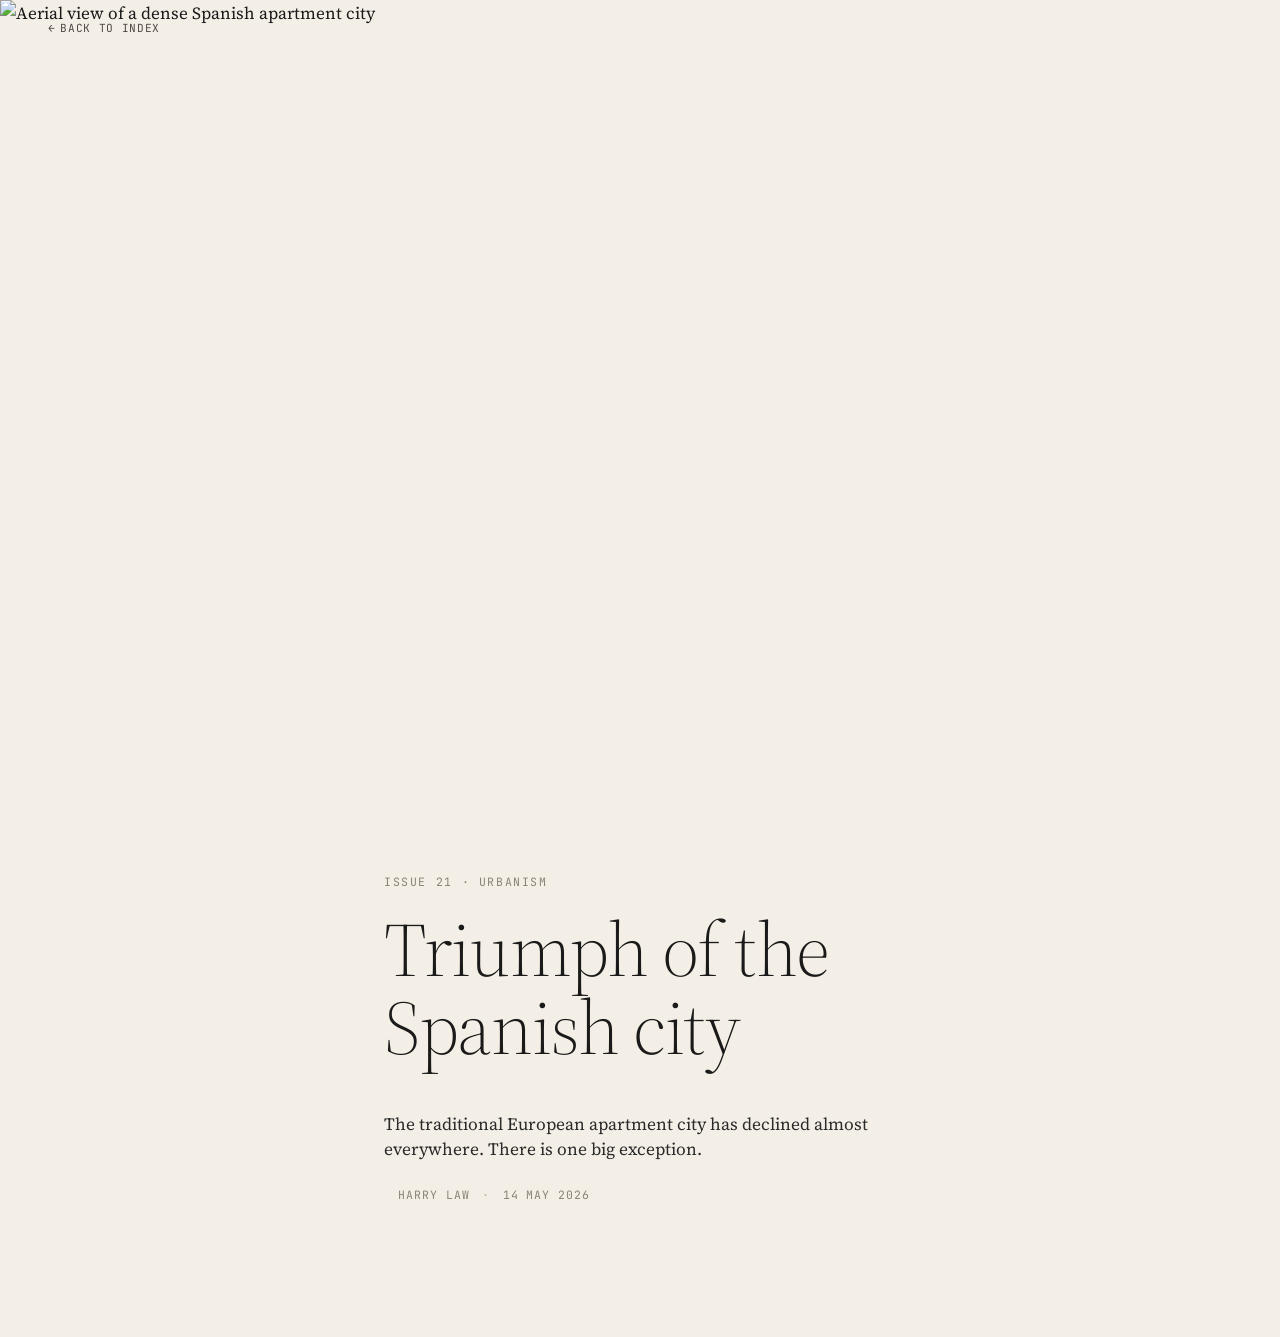
==== 01-receding-hero/index.html @ ee6565d2 "Prototype 01 — Receding hero Featured image full-bleed at the top of the article; on scroll it scale" ====
<!doctype html>
<html lang="en">
  <head>
    <meta charset="utf-8" />
    <meta name="viewport" content="width=device-width, initial-scale=1" />
    <title>Receding hero — Works in Progress concepts</title>
    <meta
      name="description"
      content="Prototype 01 — A featured image at the top of the article that recedes as you scroll."
    />
    <link rel="icon" href="data:," />
    <link rel="stylesheet" href="../shared/base.css" />
    <link rel="stylesheet" href="../shared/nav.css" />
    <link rel="stylesheet" href="styles.css" />
  </head>
  <body>
    <!-- Featured image — edge-to-edge, no overlay, no scrim. -->
    <figure class="hero">
      <img
        class="hero-img"
        src="../assets/images/hero-spain.png"
        alt="Aerial view of a dense Spanish apartment city"
        loading="eager"
        decoding="async"
      />
    </figure>

    <!-- Article header. SplitText wraps each line in its own mask at boot. -->
    <header class="article-header-block">
      <p class="article-kicker">Issue 21 · Urbanism</p>
      <h1 class="article-title display">Triumph of the Spanish&nbsp;city</h1>
      <p class="article-dek">
        The traditional European apartment city has declined almost everywhere.
        There is one big exception.
      </p>
      <p class="article-byline">
        <span class="byline-name">Harry Law</span>
        <span class="byline-sep">·</span>
        <time datetime="2026-05-14">14 May 2026</time>
      </p>
    </header>

    <main id="article-mount" class="article-mount"></main>

    <!-- GSAP 3.13 — SplitText is included for free as of this release. -->
    <script src="https://cdn.jsdelivr.net/npm/gsap@3.13.0/dist/gsap.min.js"></script>
    <script src="https://cdn.jsdelivr.net/npm/gsap@3.13.0/dist/ScrollTrigger.min.js"></script>
    <script src="https://cdn.jsdelivr.net/npm/gsap@3.13.0/dist/SplitText.min.js"></script>

    <script src="../shared/nav.js" defer></script>
    <script src="receding-hero.js" defer></script>
  </body>
</html>
---- shared/base.css ----
/* shared/base.css — design tokens, type system, baseline grid
 * Loaded by every page. Per-prototype overrides go in the prototype folder.
 */

@import url("https://fonts.googleapis.com/css2?family=Source+Serif+4:ital,opsz,wght@0,8..60,300..900;1,8..60,300..900&family=JetBrains+Mono:wght@400;500&display=swap");

:root {
  /* color */
  --paper: #f4efe6;
  --paper-deep: #ece5d6;
  --ink: #1a1a1a;
  --ink-soft: #2a2a2a;
  --muted: #8a8276;
  --rule: #d8cfbe;
  --accent: #b4422d; /* warm red — default; prototypes override */

  /* type */
  --serif: "Source Serif 4", "Source Serif Pro", Georgia, "Times New Roman", serif;
  --mono: "JetBrains Mono", ui-monospace, "SF Mono", Menlo, Consolas, monospace;

  /* measure */
  --measure: 38rem;        /* ~680px reading column */
  --measure-wide: 56rem;
  --gutter: clamp(1.25rem, 4vw, 3rem);

  /* baseline */
  --baseline: 1.6;
}

*, *::before, *::after { box-sizing: border-box; }

html {
  background: var(--paper);
  color: var(--ink);
  -webkit-font-smoothing: antialiased;
  -moz-osx-font-smoothing: grayscale;
  text-rendering: optimizeLegibility;
}

body {
  margin: 0;
  font-family: var(--serif);
  font-weight: 400;
  font-size: 1.0625rem;
  line-height: var(--baseline);
  font-feature-settings: "kern", "liga", "onum";
}

img, svg, video { max-width: 100%; display: block; height: auto; }

a {
  color: inherit;
  text-decoration: none;
  border-bottom: 1px solid currentColor;
  transition: color 180ms ease, border-color 180ms ease;
}
a:hover { color: var(--accent); border-color: var(--accent); }

/* type roles */
.kicker, .mono, .meta {
  font-family: var(--mono);
  font-size: 0.75rem;
  letter-spacing: 0.04em;
  text-transform: uppercase;
  color: var(--muted);
  font-weight: 500;
}

.display {
  font-family: var(--serif);
  font-weight: 300;
  font-style: normal;
  letter-spacing: -0.012em;
  line-height: 1.04;
}

h1, h2, h3, h4 { font-family: var(--serif); font-weight: 400; letter-spacing: -0.008em; }
h1 { font-size: clamp(2.5rem, 6vw, 4.5rem); line-height: 1.04; font-weight: 300; }
h2 { font-size: clamp(1.5rem, 2.4vw, 2rem); line-height: 1.2; margin: 2.5rem 0 1rem; }
h3 { font-size: 1.25rem; line-height: 1.3; margin: 2rem 0 0.5rem; }

p { margin: 0 0 1.1em; }
p + p { text-indent: 1.25em; }
p.lede, p:first-of-type { text-indent: 0; }

::selection { background: var(--ink); color: var(--paper); }

/* utility */
.wrap { max-width: var(--measure-wide); margin: 0 auto; padding: 0 var(--gutter); }
.measure { max-width: var(--measure); margin: 0 auto; padding: 0 var(--gutter); }
.rule { border: 0; border-top: 1px solid var(--rule); margin: 3rem 0; }

/* article shell (used by prototypes 01–07) */
.article {
  max-width: var(--measure);
  margin: 0 auto;
  padding: 0 var(--gutter);
}
.article h2 { margin-top: 3rem; }
.article figure { margin: 2.5rem 0; }
.article figcaption {
  font-family: var(--mono);
  font-size: 0.75rem;
  line-height: 1.5;
  color: var(--muted);
  margin-top: 0.75rem;
  letter-spacing: 0.01em;
  text-transform: none;
}

/* focus */
:focus-visible {
  outline: 2px solid var(--accent);
  outline-offset: 3px;
  border-radius: 1px;
}

/* reduced motion */
@media (prefers-reduced-motion: reduce) {
  *, *::before, *::after {
    animation-duration: 0.01ms !important;
    transition-duration: 0.01ms !important;
    scroll-behavior: auto !important;
  }
}
---- shared/nav.css ----
/* shared/nav.css — chrome that wraps every prototype page
 * back-to-index link top-left, optional variant toggle top-right
 */

.proto-chrome {
  position: fixed;
  top: 0; left: 0; right: 0;
  z-index: 100;
  display: flex;
  justify-content: space-between;
  align-items: center;
  padding: 1.25rem var(--gutter);
  pointer-events: none; /* let clicks pass through gaps */
  mix-blend-mode: difference;
  color: #ddd;
}
.proto-chrome > * { pointer-events: auto; }

.proto-back {
  font-family: var(--mono);
  font-size: 0.7rem;
  letter-spacing: 0.06em;
  text-transform: uppercase;
  color: inherit;
  border-bottom: none;
  opacity: 0.75;
  transition: opacity 180ms ease, transform 220ms ease;
}
.proto-back:hover {
  opacity: 1;
  transform: translateX(-2px);
  color: inherit;
  border-bottom: none;
}
.proto-back .arrow { display: inline-block; margin-right: 0.4em; }

/* variant toggle — small pill group */
.variant-toggle {
  display: inline-flex;
  gap: 1px;
  padding: 2px;
  background: rgba(255,255,255,0.06);
  border: 1px solid rgba(255,255,255,0.18);
  border-radius: 999px;
  font-family: var(--mono);
  font-size: 0.68rem;
  letter-spacing: 0.08em;
  text-transform: uppercase;
}
.variant-toggle button {
  appearance: none;
  background: transparent;
  border: 0;
  color: inherit;
  padding: 0.4rem 0.85rem;
  border-radius: 999px;
  cursor: pointer;
  font: inherit;
  letter-spacing: inherit;
  text-transform: inherit;
  opacity: 0.65;
  transition: opacity 180ms ease, background 180ms ease;
}
.variant-toggle button:hover { opacity: 1; }
.variant-toggle button[aria-pressed="true"] {
  background: rgba(255,255,255,0.16);
  opacity: 1;
}

/* mobile */
@media (max-width: 640px) {
  .proto-chrome { padding: 0.85rem 1rem; }
  .variant-toggle button { padding: 0.35rem 0.6rem; }
}
---- 01-receding-hero/styles.css ----
/* Prototype 01 — Receding hero
 *
 * Composition at rest:
 *   [ full-bleed image, no overlay, no scrim, no filters ]
 *   [ kicker / title / dek / byline ]
 *   [ article body ]
 *
 * On scroll: the image scales down and fades out as it scrolls off.
 * No filter, no desaturation — kept clean per the brief refinement.
 */

:root { --accent: #b4422d; }

html, body { background: var(--paper); }

/* --- Hero figure ---------------------------------------------------------- */

.hero {
  margin: 0;
  width: 100%;
  height: 90vh;
  min-height: 26rem;
  overflow: hidden;
  background: var(--paper);
}

.hero-img {
  width: 100%;
  height: 100%;
  display: block;
  object-fit: cover;
  object-position: center 45%;
  transform-origin: 50% 45%;
  /* Only the props we'll actually animate. No filter, no opacity-stacking. */
  will-change: transform;
}

/* --- Article header block ------------------------------------------------- */

.article-header-block {
  max-width: var(--measure);
  margin: clamp(3rem, 7vh, 5rem) auto clamp(2rem, 4vh, 3rem);
  padding: 0 var(--gutter);
}

.article-kicker {
  margin: 0 0 1.25rem;
  font-family: var(--mono);
  font-size: 0.72rem;
  letter-spacing: 0.14em;
  text-transform: uppercase;
  color: var(--muted);
}

.article-title {
  margin: 0 0 0.6em;
  font-family: var(--serif);
  font-weight: 300;
  font-size: clamp(2.5rem, 6vw, 4.75rem);
  line-height: 1.02;
  letter-spacing: -0.018em;
  color: var(--ink);
}

.article-dek {
  margin: 0 0 1.5rem;
  font-size: clamp(1.05rem, 1.35vw, 1.2rem);
  line-height: 1.45;
  max-width: 36rem;
  color: var(--ink-soft);
}

.article-byline {
  margin: 0;
  font-family: var(--mono);
  font-size: 0.72rem;
  letter-spacing: 0.08em;
  text-transform: uppercase;
  color: var(--muted);
}
.article-byline .byline-sep { margin: 0 0.4em; opacity: 0.55; }

/* --- SplitText masks ----------------------------------------------------- */
/* SplitText with { mask: "lines" } generates a .split-mask wrapper per line.
 * Give descenders + italic flourishes a touch of breathing room so the
 * mask doesn't clip them at rest. */

.split-mask {
  padding-bottom: 0.08em;
}

/* --- Article body --------------------------------------------------------- */

.article-mount {
  position: relative;
  padding-bottom: 6rem;
}

.article-mount .article-header { display: none; }

.article-mount .article p.lede {
  font-size: 1.18rem;
  line-height: 1.55;
  color: var(--ink-soft);
  margin-bottom: 1.4em;
}
.article-mount .article p.lede::first-line {
  font-variant: small-caps;
  letter-spacing: 0.02em;
}

.article-mount .article .fn-anchor {
  font-family: var(--mono);
  font-size: 0.62em;
  color: var(--accent);
  margin-left: 0.1em;
  vertical-align: super;
  line-height: 0;
  text-decoration: none;
  cursor: pointer;
}

.article-mount .footnotes {
  margin: 4rem auto 0;
  padding: 2rem 0 0;
  max-width: var(--measure);
  border-top: 1px solid var(--rule);
  font-size: 0.92rem;
  line-height: 1.5;
  color: var(--ink-soft);
}
.article-mount .footnotes li { margin-bottom: 0.85em; }

.article-mount figure { margin: 2.75rem 0; }
.article-mount figcaption { color: var(--muted); }

/* --- Mobile --------------------------------------------------------------- */

@media (max-width: 767px) {
  .hero { height: 70vh; min-height: 22rem; }
  .article-title { font-size: clamp(2rem, 8vw, 2.75rem); }
}

@media (prefers-reduced-motion: reduce) {
  .hero-img { transform: none !important; opacity: 1 !important; }
}
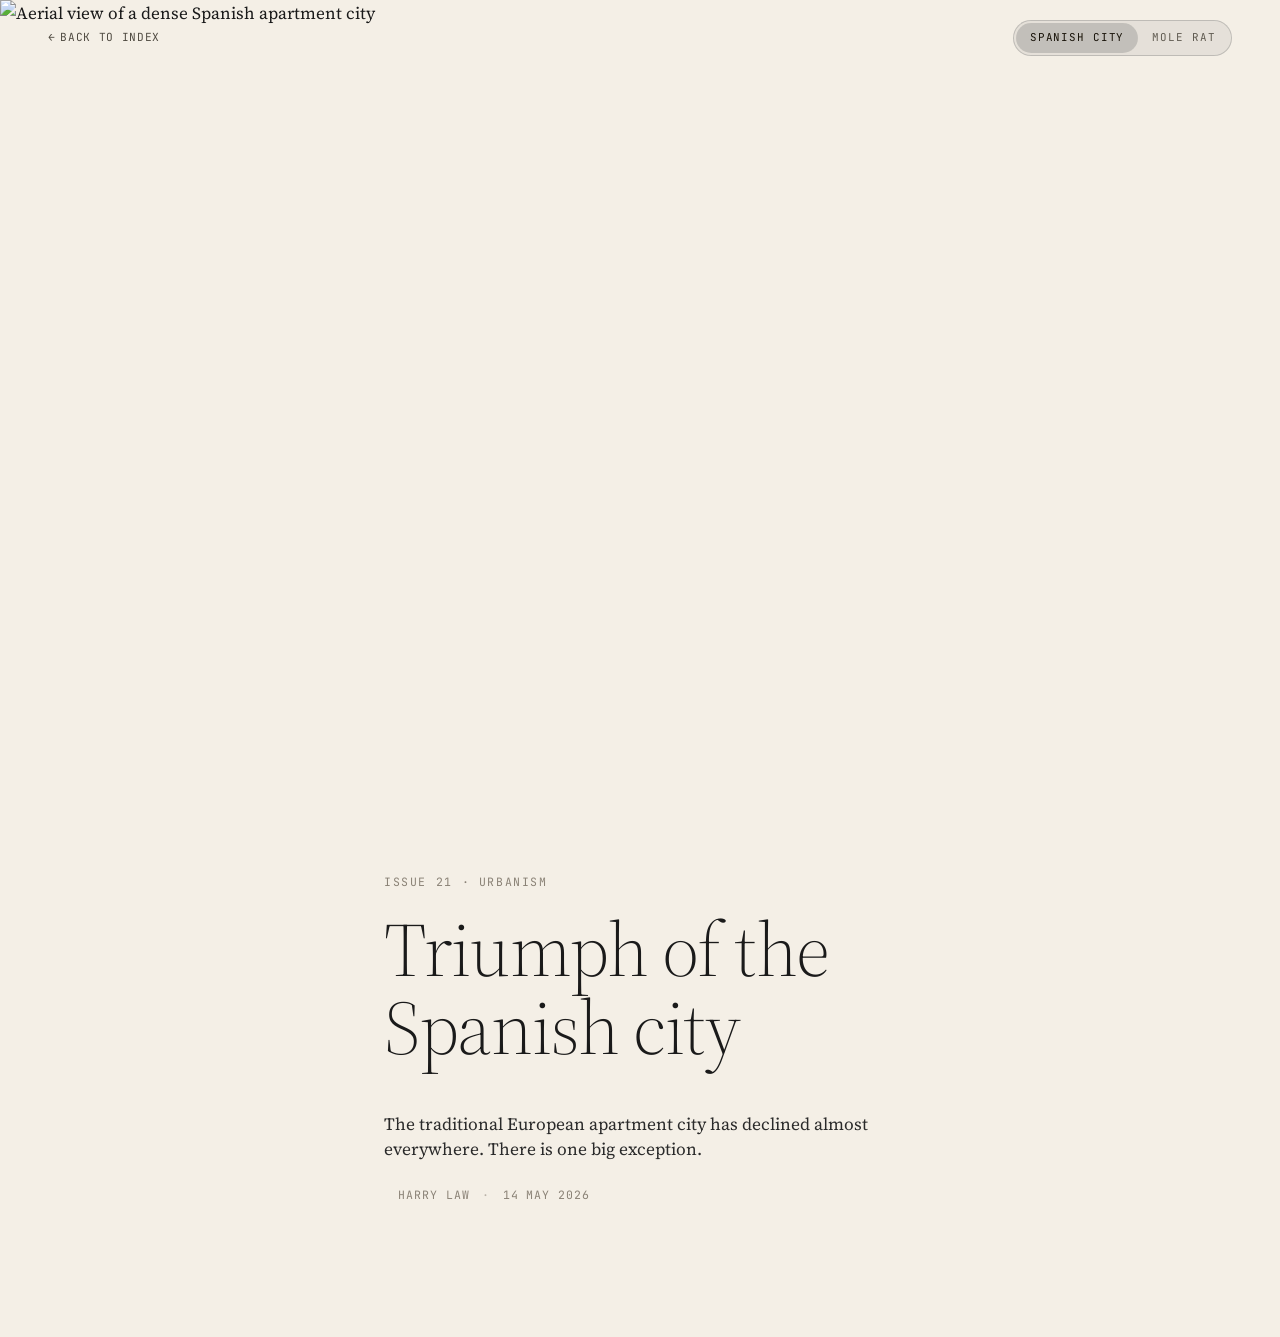
==== commit 7435fc6c: "Add mole-rat article with per-prototype article toggle Adds a second real Works in Progress essay — " ====
--- a/01-receding-hero/index.html
+++ b/01-receding-hero/index.html
@@ -46,8 +46,12 @@
     <script src="https://cdn.jsdelivr.net/npm/gsap@3.13.0/dist/gsap.min.js"></script>
     <script src="https://cdn.jsdelivr.net/npm/gsap@3.13.0/dist/ScrollTrigger.min.js"></script>
     <script src="https://cdn.jsdelivr.net/npm/gsap@3.13.0/dist/SplitText.min.js"></script>
+    <!-- Lenis — smooth scrolling. Wired into ScrollTrigger so the pinned hero
+         in Variant B scrolls with natural inertia instead of feeling sticky. -->
+    <script src="https://cdn.jsdelivr.net/npm/lenis@1.1.20/dist/lenis.min.js"></script>
 
     <script src="../shared/nav.js" defer></script>
+    <script src="../shared/articles.js" defer></script>
     <script src="receding-hero.js" defer></script>
   </body>
 </html>
--- a/shared/nav.css
+++ b/shared/nav.css
@@ -34,6 +34,13 @@
 }
 .proto-back .arrow { display: inline-block; margin-right: 0.4em; }
 
+/* right-side control cluster — holds the article toggle + variant toggle */
+.proto-controls {
+  display: inline-flex;
+  align-items: center;
+  gap: 0.6rem;
+}
+
 /* variant toggle — small pill group */
 .variant-toggle {
   display: inline-flex;
@@ -69,6 +76,8 @@
 
 /* mobile */
 @media (max-width: 640px) {
-  .proto-chrome { padding: 0.85rem 1rem; }
+  .proto-chrome { padding: 0.85rem 1rem; align-items: flex-start; }
+  .proto-controls { flex-wrap: wrap; justify-content: flex-end; gap: 0.4rem; }
+  .variant-toggle { font-size: 0.6rem; }
   .variant-toggle button { padding: 0.35rem 0.6rem; }
 }
--- a/01-receding-hero/styles.css
+++ b/01-receding-hero/styles.css
@@ -1,12 +1,17 @@
 /* Prototype 01 — Receding hero
  *
- * Composition at rest:
+ * Three variants share the same markup. The active one is selected by the
+ * top-right toggle and reflected on <html data-variant="A|B|C">.
+ *
+ *  A — Receding image. Image scales/fades on scroll; header lines reveal.
+ *  B — Title card. Headline composited over hero; pinned 2-act cinematic
+ *      sequence on scroll (Ken Burns → word-shard ascent).
+ *  C — Placeholder (currently mirrors A).
+ *
+ * Composition at rest (variant A):
  *   [ full-bleed image, no overlay, no scrim, no filters ]
  *   [ kicker / title / dek / byline ]
  *   [ article body ]
- *
- * On scroll: the image scales down and fades out as it scrolls off.
- * No filter, no desaturation — kept clean per the brief refinement.
  */
 
 :root { --accent: #b4422d; }
@@ -16,6 +21,7 @@
 /* --- Hero figure ---------------------------------------------------------- */
 
 .hero {
+  position: relative;        /* anchor for variant-B overlay */
   margin: 0;
   width: 100%;
   height: 90vh;
@@ -31,7 +37,6 @@
   object-fit: cover;
   object-position: center 45%;
   transform-origin: 50% 45%;
-  /* Only the props we'll actually animate. No filter, no opacity-stacking. */
   will-change: transform;
 }
 
@@ -81,15 +86,147 @@
 .article-byline .byline-sep { margin: 0 0.4em; opacity: 0.55; }
 
 /* --- SplitText masks ----------------------------------------------------- */
-/* SplitText with { mask: "lines" } generates a .split-mask wrapper per line.
- * Give descenders + italic flourishes a touch of breathing room so the
- * mask doesn't clip them at rest. */
-
-.split-mask {
-  padding-bottom: 0.08em;
-}
-
-/* --- Article body --------------------------------------------------------- */
+
+.split-mask { padding-bottom: 0.08em; }
+
+/* ==========================================================================
+   VARIANT B — Title card
+   ========================================================================== */
+
+/* When B is active, hide the in-flow title + kicker — they're cloned into the
+ * hero overlay. The article-header-block is reduced to dek + byline. */
+html.v-b-active .article-header-block .article-title,
+html.v-b-active .article-header-block .article-kicker { display: none; }
+
+html.v-b-active .article-header-block {
+  margin-top: clamp(2.5rem, 6vh, 4.5rem);
+}
+
+/* Sticky cinematic stage. The .hero (100vh) is wrapped in .hero-stage
+ * (180vh) so position:sticky on .hero glues it to the top of the viewport
+ * for 80vh of scroll — the window in which the zoom + word ascent play
+ * out. After that, sticky releases and the hero scrolls up naturally over
+ * the next 80vh into the article header, which sits immediately below the
+ * stage. No pin, no DOM mutation, no spacer — just native CSS sticky for a
+ * buttery scroll. */
+html.v-b-active .hero-stage {
+  position: relative;
+  height: 180vh;             /* 100vh sticky + 80vh hero-exit transition */
+  width: 100%;
+}
+html.v-b-active .hero {
+  position: sticky;
+  top: 0;
+  height: 100vh;
+  /* clip the zoomed image from bleeding outside the viewport frame */
+  overflow: hidden;
+}
+html.v-b-active .hero-img {
+  /* True center zoom — the "camera dolly forward" feel. With sticky pinning
+   * the hero, the parallax-drift trick is no longer needed; pure scale does
+   * all the cinematic heavy lifting. */
+  transform-origin: 50% 50%;
+}
+
+/* A whisper of a scrim — a very soft bottom-anchored gradient that gives the
+ * title block just enough tonal contrast for readability over light or busy
+ * artwork, without reading as a scrim. Tall and feathered so the transition
+ * to pristine artwork is imperceptible. The artwork still dominates. */
+
+/* The overlay block — anchored bottom-left of the hero. Generous breathing
+ * room. */
+.hero-overlay {
+  position: absolute;
+  left: 0;
+  right: 0;
+  bottom: 0;
+  padding: 0 clamp(1.5rem, 6vw, 5.5rem) clamp(2rem, 6vh, 4.5rem);
+  color: var(--paper);
+  z-index: 2;
+  pointer-events: none;
+}
+
+/* Subtle readability scrim. Lives behind the text within the overlay block,
+ * extends slightly above and below for a feathered fade. Kept low-opacity
+ * (~22% at its darkest) so it reads as atmospheric vignetting, not a panel. */
+.hero-overlay::before {
+  content: "";
+  position: absolute;
+  left: 0;
+  right: 0;
+  bottom: 0;
+  /* extend upward past the padding so the fade-out is soft, not abrupt */
+  top: -2.5rem;
+  background: linear-gradient(
+    to top,
+    rgba(0, 0, 0, 0.32) 0%,
+    rgba(0, 0, 0, 0.22) 35%,
+    rgba(0, 0, 0, 0.10) 70%,
+    rgba(0, 0, 0, 0) 100%
+  );
+  z-index: -1;
+  pointer-events: none;
+}
+
+/* Thin accent rule that anchors the title block — draws in on intro. */
+.hero-overlay-rule {
+  display: block;
+  width: 3.25rem;
+  height: 1px;
+  background: var(--paper);
+  opacity: 0.9;
+  margin-bottom: 1.1rem;
+  transform-origin: 0% 50%;
+  box-shadow: 0 1px 8px rgba(0, 0, 0, 0.35);
+}
+
+.hero-overlay-kicker {
+  margin: 0 0 1.4rem;
+  font-family: var(--mono);
+  font-size: 0.72rem;
+  font-weight: 500;
+  letter-spacing: 0.18em;
+  text-transform: uppercase;
+  color: var(--paper);
+  opacity: 0.85;
+  text-shadow: 0 1px 12px rgba(0, 0, 0, 0.5);
+}
+
+/* The cinematic title. Bigger than variant A — this is the moment. Tight
+ * leading, slight optical letter-spacing, soft drop-shadow for separation
+ * from busy photographic areas (much subtler than a scrim). */
+.hero-overlay-title {
+  margin: 0;
+  max-width: 18ch;
+  font-family: var(--serif);
+  font-weight: 300;
+  font-size: clamp(2.75rem, 7.5vw, 6.75rem);
+  line-height: 0.98;
+  letter-spacing: -0.022em;
+  color: var(--paper);
+  text-wrap: balance;
+  /* Soft "lens halo" text-shadow — readability without a scrim. Two layers:
+   * a tight 1px contact shadow for hard edges over light areas, plus a
+   * wider 28px diffuse glow that quietly darkens whatever is behind the
+   * letterforms. Both are low-opacity so the artwork still dominates. */
+  text-shadow:
+    0 1px 2px rgba(0, 0, 0, 0.35),
+    0 2px 28px rgba(0, 0, 0, 0.45);
+}
+
+/* SplitText emits .hero-overlay-line (mask) and .hero-overlay-word (shard).
+ * Each line needs overflow:hidden for the word-shard ascent to read cleanly
+ * during Act 2; SplitText's mask wrapper handles that, but we add a hair of
+ * padding so italic ascenders / accented letters aren't clipped at rest. */
+.hero-overlay-line { padding-bottom: 0.05em; }
+.hero-overlay-word {
+  display: inline-block;
+  will-change: transform, opacity;
+}
+
+/* ==========================================================================
+   Article body
+   ========================================================================== */
 
 .article-mount {
   position: relative;
@@ -137,10 +274,21 @@
 /* --- Mobile --------------------------------------------------------------- */
 
 @media (max-width: 767px) {
-  .hero { height: 70vh; min-height: 22rem; }
+  .hero { height: 80vh; min-height: 22rem; }
   .article-title { font-size: clamp(2rem, 8vw, 2.75rem); }
+
+  .hero-overlay {
+    padding: 0 1.25rem 1.75rem;
+  }
+  .hero-overlay-title {
+    font-size: clamp(2.25rem, 10vw, 3.5rem);
+    max-width: none;
+  }
+  .hero-overlay-kicker { font-size: 0.66rem; letter-spacing: 0.14em; }
+  .hero-overlay-rule { width: 2.25rem; margin-bottom: 0.85rem; }
 }
 
 @media (prefers-reduced-motion: reduce) {
   .hero-img { transform: none !important; opacity: 1 !important; }
-}
+  .hero-overlay-word { transform: none !important; opacity: 1 !important; }
+}
